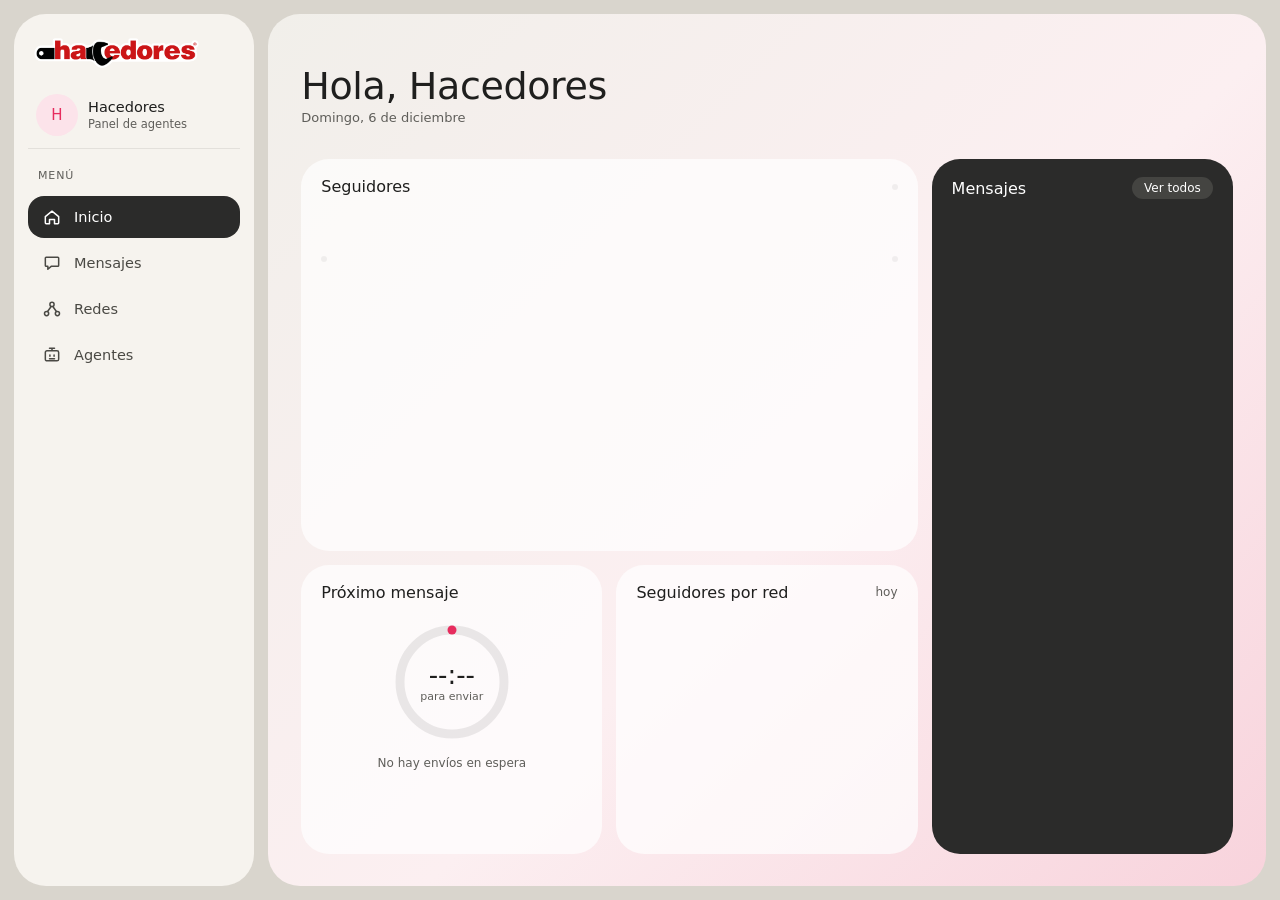
==== app-agentes/public/index.html @ b3b19383 "Mensajes: archivado automático de conversaciones de WhatsApp tras el primer mensaje del agente Co-Au" ====
<!doctype html>
<html lang="es">
<head>
  <meta charset="utf-8">
  <meta name="viewport" content="width=device-width, initial-scale=1">
  <title>Panel · Hacedores</title>
  <link rel="icon" type="image/jpeg" href="icono-hacedores.jpg">
  <link rel="apple-touch-icon" href="icono-hacedores.jpg">
  <link rel="stylesheet" href="styles.css?v=rosa33">
  <script>document.documentElement.classList.add('verificando')</script>
</head>
<body data-vista="inicio">
  <div class="app">
    <aside class="lateral" aria-label="Menú principal">
      <img class="logo-img" src="logo-hacedores.png" alt="Hacedores" width="190" height="33">
      <div class="perfil" id="perfil">
        <span class="avatar" id="perfil-avatar" aria-hidden="true">H</span>
        <span class="perfil-datos"><b id="perfil-nombre">Hacedores</b><small id="estado-sistema">Panel de agentes</small></span>
      </div>
      <p class="menu-titulo">Menú</p>
      <nav class="menu" aria-label="Secciones">
        <button class="activo" data-vista="inicio"><svg viewBox="0 0 24 24" width="20" height="20" aria-hidden="true" focusable="false"><path fill="none" stroke="currentColor" stroke-width="1.8" stroke-linecap="round" stroke-linejoin="round" d="M4 11.5 12 5l8 6.5V19a1 1 0 0 1-1 1h-4v-5h-6v5H5a1 1 0 0 1-1-1z"/></svg><span>Inicio</span></button>
        <button data-vista="mensajes"><svg viewBox="0 0 24 24" width="20" height="20" aria-hidden="true" focusable="false"><path fill="none" stroke="currentColor" stroke-width="1.8" stroke-linecap="round" stroke-linejoin="round" d="M5 5h14a1 1 0 0 1 1 1v9a1 1 0 0 1-1 1h-8l-4 3.5V16H5a1 1 0 0 1-1-1V6a1 1 0 0 1 1-1z"/></svg><span>Mensajes</span><i class="aviso-nav" id="aviso-mensajes" hidden></i></button>
        <button data-vista="redes"><svg viewBox="0 0 24 24" width="20" height="20" aria-hidden="true" focusable="false"><path fill="none" stroke="currentColor" stroke-width="1.8" stroke-linecap="round" stroke-linejoin="round" d="M12 4a2.5 2.5 0 1 0 0 5 2.5 2.5 0 0 0 0-5zM5.5 15a2.5 2.5 0 1 0 0 5 2.5 2.5 0 0 0 0-5zM18.5 15a2.5 2.5 0 1 0 0 5 2.5 2.5 0 0 0 0-5zM11 9l-4.3 6M13 9l4.3 6"/></svg><span>Redes</span></button>
        <button data-vista="agentes"><svg viewBox="0 0 24 24" width="20" height="20" aria-hidden="true" focusable="false"><path fill="none" stroke="currentColor" stroke-width="1.8" stroke-linecap="round" stroke-linejoin="round" d="M9 4h6M12 4v3M6 7h12a2 2 0 0 1 2 2v8a2 2 0 0 1-2 2H6a2 2 0 0 1-2-2V9a2 2 0 0 1 2-2zM9.5 12v1.5M14.5 12v1.5M9 16.5h6"/></svg><span>Agentes</span></button>
      </nav>
      <div class="lateral-pie"><button type="button" class="mini-msg" id="btn-salir-google" hidden>Cerrar sesión</button></div>
    </aside>
    <div class="lienzo">

    <!-- INICIO -->
    <main class="vista" id="vista-inicio">
      <h1 class="saludo">Hola, Hacedores</h1>
      <p class="fecha" id="fecha-hoy"></p>
      <div class="resumen">
        <div class="barras-pct" id="barras-pct"></div>
        <div class="grandes" id="grandes"></div>
      </div>
      <div class="rejilla">
        <section class="tarjeta seg-grande">
          <div class="tit"><h3>Seguidores</h3><div class="segmento" id="ctl-redes" role="group" aria-label="Red"></div></div>
          <div class="cifra-seg" id="cifra-seg"></div>
          <div class="ctl-fila"><div class="segmento" id="ctl-rango" role="group" aria-label="Rango de fechas"></div><div class="segmento" id="ctl-agrupar" role="group" aria-label="Agrupar por"></div></div>
          <div class="grafica" id="grafica-inicio"></div>
        </section>
        <section class="tarjeta">
          <div class="tit"><h3>Próximo mensaje</h3></div>
          <div class="reloj" id="reloj"></div>
        </section>
        <section class="tarjeta oscura fila-doble">
          <div class="tit"><h3>Mensajes</h3><button class="enlace-claro" data-ir="mensajes">Ver todos</button></div>
          <div id="inicio-msg" class="inicio-msg"></div>
        </section>
        <section class="tarjeta">
          <div class="tit"><h3>Seguidores por red</h3><span class="neu">hoy</span></div>
          <div id="barras-redes"></div>
        </section>
      </div>
    </main>

    <!-- MENSAJES -->
    <main class="vista" id="vista-mensajes" hidden>
      <div class="tit-vista">
        <div><h1 class="saludo">Mensajes</h1><p class="fecha">Toca una conversación para verla completa</p></div>
        <span class="acc-msg"><button id="actualizar-msg" class="mini-msg" title="Actualizar">Actualizar</button><button id="salir-msg" class="mini-msg" title="Cerrar sesión" hidden>Salir</button></span>
      </div>
      <div id="zona-msg">
        <div class="cols-msg" id="cols-msg"><div class="vacio-msg">Cargando…</div></div>
      </div>
    </main>

    <!-- REDES -->
    <main class="vista" id="vista-redes" hidden>
      <h1 class="saludo">Redes</h1>
      <div class="rejilla dos">
        <section class="tarjeta">
          <div class="tit"><h3 id="titulo-grafica">Seguidores</h3><span class="neu">últimos 60 días</span></div>
          <div id="grafica" class="grafica"></div>
        </section>
        <section class="tarjeta">
          <div class="tit"><h3>Redes</h3><span class="neu">seguidores hoy</span></div>
          <div class="lista-redes" id="lista-redes"></div>
        </section>
        <section class="tarjeta ancha">
          <div class="tit"><h3>Última publicación</h3></div>
          <div class="iconos-posts" id="iconos-posts"></div>
          <div id="post-ultimo" class="post-ultimo"></div>
        </section>
      </div>
    </main>

    <!-- AGENTES -->
    <main class="vista" id="vista-agentes" hidden>
      <h1 class="saludo titulo-eng">Agentes <button type="button" class="btn-engrane" id="btn-ajuste-masc" aria-label="Ajustes de los agentes: tamaño y cuáles se ven" aria-expanded="false" title="Tamaño y visibilidad de los agentes"><svg viewBox="0 0 24 24" width="22" height="22" aria-hidden="true"><path fill="none" stroke="currentColor" stroke-width="1.8" stroke-linecap="round" stroke-linejoin="round" d="M12 15.2a3.2 3.2 0 1 0 0-6.4 3.2 3.2 0 0 0 0 6.4zM19.4 13.5a1.6 1.6 0 0 0 .3 1.8l.1.1a2 2 0 1 1-2.8 2.8l-.1-.1a1.6 1.6 0 0 0-1.8-.3 1.6 1.6 0 0 0-1 1.5V19a2 2 0 1 1-4 0v-.1a1.6 1.6 0 0 0-1-1.5 1.6 1.6 0 0 0-1.8.3l-.1.1a2 2 0 1 1-2.8-2.8l.1-.1a1.6 1.6 0 0 0 .3-1.8 1.6 1.6 0 0 0-1.5-1H5a2 2 0 1 1 0-4h.1a1.6 1.6 0 0 0 1.5-1 1.6 1.6 0 0 0-.3-1.8l-.1-.1a2 2 0 1 1 2.8-2.8l.1.1a1.6 1.6 0 0 0 1.8.3h0a1.6 1.6 0 0 0 1-1.5V5a2 2 0 1 1 4 0v.1a1.6 1.6 0 0 0 1 1.5 1.6 1.6 0 0 0 1.8-.3l.1-.1a2 2 0 1 1 2.8 2.8l-.1.1a1.6 1.6 0 0 0-.3 1.8v0a1.6 1.6 0 0 0 1.5 1H19a2 2 0 1 1 0 4h-.1a1.6 1.6 0 0 0-1.5 1z"/></svg></button></h1>
      <div class="rejilla dos">
        <section class="tarjeta">
          <div class="tit"><h3>Agentes</h3><span class="neu">toca para ver su última actualización</span></div>
          <div id="lista-agentes-panel" class="lista-agentes"></div>
        </section>
        <div class="col-der">
          <section class="tarjeta">
            <div class="tit"><h3>Mapa de la oficina</h3><span class="neu">tus agentes trabajan aquí</span></div>
            <div id="mapa-2d" class="mapa-2d"></div>
          </section>
          <section class="tarjeta">
            <div class="tit"><h3>Últimas ejecuciones</h3></div>
            <div id="registro"></div>
          </section>
        </div>
      </div>
    </main>
    </div>
  </div>

  <!-- Conversación en ventana emergente (se abre en la sección donde estés) -->
  <div class="modal-conv" id="modal-conv" hidden>
    <section class="conv" id="conv" role="dialog" aria-modal="true" aria-label="Conversación"></section>
  </div>

  <script src="mapa2d.js?v=rosa33"></script>
  <script src="mascotas.js?v=rosa33"></script>
  <script src="app.js?v=rosa33"></script>
</body>
</html>
---- app-agentes/public/styles.css ----
/* Panel Hacedores · tema crema y rosa */
:root {
  --rosa: #e72c5e;
  --rosa-suave: #FCE3EA;
  --oscuro: #2B2B2A;
  --texto: #1F1F1E;
  --suave: #5F5E5A;
  --linea: rgba(0, 0, 0, .08);
  --vidrio: rgba(255, 255, 255, .72);
  --fondo: #F1EFEA;
  --bien: #2F7A3E;
}
* { box-sizing: border-box; }
html, body { min-height: 100%; }
body {
  margin: 0; color: var(--texto); font-family: "Segoe UI Variable", "Segoe UI", system-ui, -apple-system, sans-serif;
  background: #D9D5CD; padding: 14px;
}
[hidden] { display: none !important; }
button { font: inherit; color: inherit; }
.lienzo {
  width: 100%; min-height: calc(100vh - 28px); display: flex; flex-direction: column; border-radius: 32px; padding: 24px clamp(20px, 2.6vw, 48px) 32px;
  background: linear-gradient(135deg, #F1EFEA 0%, #FCEFF1 55%, #F8D3DC 100%);
}
.neu { color: var(--suave); font-size: 12px; }
.pos { color: var(--bien); } .neg { color: #C23A2C; }

/* menú lateral (perfil + secciones) */
.app { display: flex; gap: 14px; align-items: flex-start; min-height: calc(100vh - 28px); }
.lienzo { flex: 1; min-width: 0; }
.lateral { width: 240px; flex: none; position: sticky; top: 14px; align-self: flex-start; height: calc(100vh - 28px); min-height: 440px; display: flex; flex-direction: column; gap: 14px; background: #F6F3EE; border-radius: 32px; padding: 22px 14px 16px; }
.logo-img { display: block; height: 30px; width: auto; align-self: flex-start; margin: 2px 6px 4px; }
.perfil { display: flex; align-items: center; gap: 10px; padding: 8px 8px 12px; border-bottom: .5px solid var(--linea); }
.avatar { width: 42px; height: 42px; border-radius: 50%; flex: none; display: grid; place-items: center; overflow: hidden; background: var(--rosa-suave); color: var(--rosa); font-size: 15px; }
.avatar img { width: 100%; height: 100%; object-fit: cover; display: block; }
.perfil-datos { display: flex; flex-direction: column; min-width: 0; line-height: 1.3; }
.perfil-datos b { font-weight: 400; font-size: 14.5px; white-space: nowrap; overflow: hidden; text-overflow: ellipsis; }
.perfil-datos small, .estado-sistema { font-size: 11.5px; color: var(--suave); white-space: nowrap; overflow: hidden; text-overflow: ellipsis; }
.menu-titulo { margin: 6px 10px 0; font-size: 11px; letter-spacing: .08em; text-transform: uppercase; color: var(--suave); }
.menu { display: flex; flex-direction: column; gap: 4px; }
.menu button { position: relative; display: flex; align-items: center; gap: 12px; width: 100%; border: 0; background: none; padding: 11px 14px; border-radius: 16px; font-size: 14.5px; color: #4A4944; cursor: pointer; text-align: left; }
.menu button svg { flex: none; }
.menu button.activo { background: var(--oscuro); color: #fff; }
.menu button:not(.activo):hover { background: rgba(255, 255, 255, .9); }
.aviso-nav { position: absolute; top: 50%; right: 14px; transform: translateY(-50%); width: 8px; height: 8px; border-radius: 50%; background: var(--rosa); }
.lateral-pie { margin-top: auto; display: flex; flex-direction: column; gap: 8px; }
.lateral-pie .mini-msg { width: 100%; background: var(--fondo); }
.lateral-pie .mini-msg:hover { background: var(--rosa-suave); }

/* cada sección ocupa todo el alto disponible de la pantalla */
.vista:not([hidden]) { flex: 1; display: flex; flex-direction: column; }
.vista > .rejilla { flex: 1; }

/* encabezados */
.saludo { margin: 26px 0 2px; font-size: 38px; font-weight: 400; letter-spacing: -.01em; }
.fecha { margin: 0 0 16px; color: var(--suave); font-size: 13px; }
.tit-vista { display: flex; justify-content: space-between; align-items: flex-end; gap: 12px; flex-wrap: wrap; }
.tit-vista .fecha { margin-bottom: 14px; }

/* resumen */
.resumen { display: flex; justify-content: space-between; align-items: flex-end; gap: 20px; flex-wrap: wrap; margin-bottom: 18px; }
.barras-pct { display: flex; gap: 6px; align-items: flex-end; flex: 1; min-width: 260px; max-width: 520px; }
.barras-pct .seg { font-size: 12px; color: #4A4944; min-width: 92px; }
.barras-pct .seg b { display: block; margin-top: 5px; padding: 8px 12px; border-radius: 999px; font-weight: 400; font-size: 12px; white-space: nowrap; overflow: hidden; }
.grandes { display: flex; gap: 28px; }
.grandes div { font-size: 12px; color: #4A4944; }
.grandes strong { display: block; font-size: 46px; font-weight: 400; line-height: 1; color: var(--texto); }

/* tarjetas */
.rejilla { display: grid; grid-template-columns: repeat(3, minmax(0, 1fr)); gap: 14px; }
.rejilla.dos { grid-template-columns: repeat(2, minmax(0, 1fr)); }
.tarjeta { background: var(--vidrio); border-radius: 28px; padding: 18px 20px; min-width: 0; }
.tarjeta.ancha { grid-column: span 2; }
.tarjeta.oscura { background: var(--oscuro); color: #fff; grid-column: 3; grid-row: 1 / span 2; }
.tarjeta.oscura h3 { color: #fff; }
.tit { display: flex; justify-content: space-between; align-items: center; gap: 8px; margin-bottom: 10px; }
.tit h3 { margin: 0; font-size: 16px; font-weight: 400; }
.cifra-g { font-size: 30px; }
.enlace-claro { border: 0; background: #444441; color: #fff; border-radius: 999px; padding: 4px 12px; font-size: 12px; cursor: pointer; }
.enlace-claro:hover { background: var(--rosa); }

/* barras de la semana */
.barras-sem { display: flex; align-items: flex-end; justify-content: space-between; height: 110px; margin-top: 8px; }
.barras-sem div { display: flex; flex-direction: column; align-items: center; gap: 5px; font-size: 11px; color: var(--suave); flex: 1; }
.barras-sem i { display: block; width: 6px; border-radius: 3px; background: var(--oscuro); min-height: 6px; }
.barras-sem .hoy i { background: var(--rosa); }
.barras-sem .vacio i { background: #D3D1C7; }

/* reloj */
.reloj { display: flex; flex-direction: column; align-items: center; gap: 8px; padding: 4px 0; }
.reloj .aro { position: relative; width: 132px; height: 132px; }
.reloj svg { width: 132px; height: 132px; }
.reloj .centro { position: absolute; inset: 0; display: flex; flex-direction: column; align-items: center; justify-content: center; }
.reloj .tiempo { font-size: 26px; font-variant-numeric: tabular-nums; }
.reloj .pie { font-size: 11px; color: var(--suave); }
.reloj .extra { font-size: 12px; color: var(--suave); text-align: center; }

/* mensajes en inicio (tarjeta oscura) */
.inicio-msg .grupo-h { display: flex; align-items: center; gap: 8px; font-size: 13px; color: #D3D1C7; margin: 14px 0 4px; padding-top: 12px; border-top: .5px solid #444441; }
.inicio-msg .grupo-h:first-child { border: 0; padding-top: 0; margin-top: 2px; }
.etq-red { margin-left: auto; font-size: 11px; background: #444441; color: #fff; border-radius: 999px; padding: 1px 9px; }
.etq-red.p { background: var(--rosa); }

/* filas de contacto (inicio oscuro y columnas) */
.ct { display: flex; align-items: center; gap: 10px; width: 100%; padding: 8px; border: 0; background: none; text-align: left; border-radius: 16px; cursor: pointer; color: inherit; }
.ct:hover { background: rgba(255, 255, 255, .85); }
.ct .av { width: 30px; height: 30px; border-radius: 50%; background: var(--fondo); display: grid; place-items: center; font-size: 13px; flex: none; color: var(--texto); }
.ct .x { min-width: 0; flex: 1; }
.ct .n { display: block; font-size: 13px; white-space: nowrap; overflow: hidden; text-overflow: ellipsis; }
.ct .s { display: block; font-size: 12px; color: var(--suave); white-space: nowrap; overflow: hidden; text-overflow: ellipsis; }
.ct .punto { width: 10px; height: 10px; border-radius: 50%; background: var(--rosa); flex: none; }
.ct .punto.ok { background: #D3D1C7; }
.ct.sel { background: var(--oscuro); color: #fff; }
.ct.sel .av { background: #444441; color: #fff; }
.ct.sel .s { color: #B4B2A9; }
.inicio-msg .ct:hover { background: #3a3a38; }
.inicio-msg .ct .av { background: #444441; color: #fff; }
.inicio-msg .ct .s { color: #B4B2A9; }
.inicio-msg .ct .punto.ok { background: #5F5E5A; }

/* columnas de mensajes */
.cols-msg { display: grid; grid-template-columns: repeat(3, minmax(0, 1fr)); gap: 14px; align-items: start; }
.col-red { background: var(--vidrio); border-radius: 28px; padding: 14px; }
.col-red .cab { display: flex; align-items: center; gap: 8px; padding: 2px 6px 8px; font-size: 15px; }
.col-red .cab svg { width: 20px; height: 20px; }
.col-red .sin { color: var(--suave); font-size: 13px; padding: 8px 6px; }
.lista-col { max-height: max(300px, calc(100vh - 290px)); overflow-y: auto; scrollbar-width: thin; }
.vacio-msg { color: var(--suave); font-size: 13px; padding: 8px 2px; }
.acc-msg { display: flex; gap: 6px; }
.mini-msg { border: 0; background: var(--vidrio); border-radius: 999px; padding: 7px 14px; font-size: 13px; cursor: pointer; }
.mini-msg:hover { background: #fff; }

/* conversación */
.modal-conv { position: fixed; inset: 0; z-index: 50; display: grid; place-items: center; padding: 16px; background: rgba(43, 43, 42, .35); -webkit-backdrop-filter: blur(8px); backdrop-filter: blur(8px); }
.conv { width: min(640px, 100%); max-height: 88vh; display: flex; flex-direction: column; background: var(--oscuro); color: #fff; border-radius: 28px; padding: 18px 20px; box-shadow: 0 24px 60px rgba(0, 0, 0, .35); }
.conv .hilo { flex: 1; min-height: 0; }
.conv .cab { display: flex; align-items: center; gap: 12px; padding-bottom: 12px; border-bottom: .5px solid #444441; }
.conv .cab .av { width: 38px; height: 38px; border-radius: 50%; background: #444441; display: grid; place-items: center; }
.conv .cab p { margin: 0; line-height: 1.3; }
.conv .cab .s { font-size: 12px; color: #B4B2A9; }
.conv .cab .est { margin-left: auto; font-size: 12px; border-radius: 999px; padding: 3px 12px; background: #444441; }
.conv .cab .est.p { background: var(--rosa); }
.conv .cab .cerrar-conv { border: 0; background: #444441; color: #fff; width: 30px; height: 30px; border-radius: 50%; cursor: pointer; }
.hilo { display: flex; flex-direction: column; gap: 10px; padding: 14px 0; max-height: 420px; overflow-y: auto; }
.burbuja-c { max-width: 72%; padding: 10px 14px; border-radius: 18px; font-size: 14px; line-height: 1.45; white-space: pre-wrap; word-break: break-word; }
.burbuja-c small { display: block; font-size: 11px; margin-top: 4px; opacity: .75; }
.burbuja-c.cli { background: #444441; align-self: flex-start; border-bottom-left-radius: 4px; }
.burbuja-c.ag { background: #fff; color: var(--texto); align-self: flex-end; border-bottom-right-radius: 4px; }
.burbuja-c.yo { background: var(--rosa); align-self: flex-end; border-bottom-right-radius: 4px; }
.resp { border-top: .5px solid #444441; padding-top: 12px; margin-bottom: 12px; display: flex; flex-direction: column; gap: 8px; }
.resp-texto { width: 100%; resize: none; border: 0; border-radius: 18px; background: #3a3a38; color: #fff; font: inherit; font-size: 14px; padding: 10px 14px; }
.resp-texto::placeholder { color: #B4B2A9; }
.resp-texto:focus { outline: 2px solid var(--rosa); }
.resp-pie, .resp-conf { display: flex; align-items: center; gap: 8px; flex-wrap: wrap; }
.resp-pie { justify-content: space-between; }
.resp-conf { font-size: 13px; color: #D3D1C7; }
.resp-conf span { flex: 1; min-width: 180px; }
.resp-error { color: #ffb0a5; font-size: 12px; min-height: 14px; }
.resp button { border: 0; border-radius: 999px; padding: 8px 18px; font-size: 13px; cursor: pointer; background: #444441; color: #fff; }
.resp .resp-enviar, .resp .resp-ok { background: var(--rosa); }
.resp button:disabled { opacity: .5; cursor: default; }
.resp-nota { margin: 0 0 12px; padding-top: 12px; border-top: .5px solid #444441; font-size: 12px; color: #B4B2A9; }
.leyenda { display: flex; gap: 16px; flex-wrap: wrap; font-size: 12px; color: #B4B2A9; border-top: .5px solid #444441; padding-top: 10px; }
.leyenda span::before { content: ""; display: inline-block; width: 9px; height: 9px; border-radius: 50%; margin-right: 6px; }
.leyenda .l1::before { background: #444441; } .leyenda .l2::before { background: #fff; } .leyenda .l3::before { background: var(--rosa); }
.clave-msg { display: flex; flex-direction: column; gap: 8px; max-width: 320px; background: var(--vidrio); border-radius: 24px; padding: 18px; }
.clave-msg p { margin: 0; font-size: 13px; }
.clave-msg input { border: 0; border-radius: 999px; padding: 10px 16px; background: #fff; font: inherit; }
.clave-msg button { border: 0; background: var(--oscuro); color: #fff; border-radius: 999px; padding: 10px; cursor: pointer; }
.error-msg { color: #C23A2C; font-size: 12px; min-height: 14px; }

/* barras por red */
.fila-red { display: flex; align-items: center; gap: 12px; margin-top: 10px; font-size: 13px; }
.fila-red .ic-red { width: 28px; display: grid; place-items: center; flex: none; }
.fila-red .r { flex: 1; height: 9px; border-radius: 5px; background: rgba(0, 0, 0, .07); }
.fila-red .r div { height: 9px; border-radius: 5px; }
.fila-red b { width: 64px; text-align: right; font-weight: 400; }

/* gráfica y redes */
.grafica { height: 200px; position: relative; }
.grafica svg { width: 100%; height: 100%; overflow: visible; font-variant-numeric: tabular-nums; }
.tip { position: absolute; pointer-events: none; background: var(--oscuro); color: #fff; border-radius: 12px; padding: 7px 11px; font-size: 12px; display: flex; flex-direction: column; gap: 1px; white-space: nowrap; }
.tip strong { font-size: 14px; }
.tip .pos { color: #8fe0a0; } .tip .neg { color: #ffb0a5; }
.lista-redes { display: flex; flex-direction: column; gap: 2px; }
.red-fila { display: flex; align-items: center; gap: 12px; width: 100%; text-align: left; background: none; border: 0; border-radius: 20px; padding: 9px 12px; cursor: pointer; }
.red-fila:hover { background: rgba(255, 255, 255, .7); }
.red-fila.activa { background: var(--rosa-suave); }
.red-fila .icono { width: 40px; height: 40px; border-radius: 50%; background: #fff; display: grid; place-items: center; flex-shrink: 0; }
.red-datos { display: flex; flex-direction: column; flex: 1; min-width: 0; }
.red-nombre { font-size: 13px; color: var(--suave); }
.red-cifra { font-size: 20px; }
.red-cambio { font-size: 12px; white-space: nowrap; }

/* publicación */
.iconos-posts { display: flex; gap: 10px; margin-bottom: 12px; }
.icono-post { width: 40px; height: 40px; border-radius: 50%; border: 0; cursor: pointer; display: grid; place-items: center; background: #fff; }
.icono-post.activo { background: var(--oscuro); color: #fff; }
.post-cab { display: flex; gap: 12px; text-decoration: none; color: inherit; background: #fff; border-radius: 20px; padding: 10px; }
.post-cab img, .post-cab .sin-img { width: 72px; height: 72px; border-radius: 14px; object-fit: cover; flex-shrink: 0; background: #D3D1C7; }
.post-info { display: flex; flex-direction: column; gap: 6px; min-width: 0; }
.post-texto { font-size: 13px; line-height: 1.35; overflow: hidden; display: -webkit-box; -webkit-line-clamp: 3; -webkit-box-orient: vertical; }
.post-meta { display: flex; gap: 10px; font-size: 12px; color: var(--suave); }
.coments { margin-top: 12px; max-height: 190px; overflow-y: auto; scrollbar-width: thin; }
.coments h4 { margin: 0 0 6px; font-size: 13px; font-weight: 500; }
.coment { padding: 7px 0; border-top: 1px solid var(--linea); }
.coment strong { font-size: 13px; font-weight: 500; }
.coment .cuando { font-size: 11px; color: var(--suave); margin-left: 8px; }
.coment p { margin: 2px 0 0; font-size: 13px; line-height: 1.35; }
.aviso { font-size: 12px; margin: 0 0 6px; }

/* agentes */
.lista-agentes { display: flex; flex-direction: column; gap: 6px; }
.agente-fila { display: flex; align-items: center; gap: 12px; width: 100%; text-align: left; cursor: pointer; background: #fff; border: 0; border-radius: 20px; padding: 10px 12px; }
.agente-fila:hover { background: var(--rosa-suave); }
.ag-cara { flex-shrink: 0; }
.ag-datos { display: flex; flex-direction: column; flex: 1; min-width: 0; }
.ag-nombre { font-size: 14px; white-space: nowrap; overflow: hidden; text-overflow: ellipsis; }
.ag-rol { font-size: 12px; color: var(--suave); }
.ag-estado { display: inline-flex; align-items: center; gap: 6px; font-size: 12px; color: var(--suave); margin-top: 2px; }
.ag-estado i { width: 8px; height: 8px; border-radius: 50%; background: #C9CFC2; display: inline-block; }
.ag-estado.on { color: var(--rosa); }
.ag-estado.on i { background: var(--rosa); animation: pulso 1.6s infinite; }
@keyframes pulso { 0% { box-shadow: 0 0 0 0 rgba(231, 44, 94, .5); } 100% { box-shadow: 0 0 0 8px rgba(231, 44, 94, 0); } }
.ag-chat { background: var(--oscuro); color: #fff; padding: 5px 14px; border-radius: 999px; font-size: 12px; }
.ag-engrane { flex-shrink: 0; display: grid; place-items: center; width: 32px; height: 32px; border: 0; border-radius: 50%; background: none; color: var(--suave); cursor: pointer; }
.ag-engrane:hover { background: var(--fondo); color: var(--texto); }
table { width: 100%; border-collapse: collapse; font-size: 13px; }
th, td { text-align: left; padding: 8px 4px; border-bottom: 1px solid var(--linea); }
th { color: var(--suave); font-weight: 500; font-size: 11px; text-transform: uppercase; letter-spacing: .04em; }
.etiq { display: inline-block; padding: 2px 10px; border-radius: 999px; font-size: 11px; }
.etiq.ok { background: #DCEBDD; color: #2F6B34; }
.etiq.error { background: var(--rosa-suave); color: #B3173F; }

/* chat lateral */
.cajon { position: fixed; top: 16px; bottom: 16px; right: 16px; width: min(440px, calc(100vw - 32px)); z-index: 10; background: #fff; border-radius: 28px; box-shadow: 0 24px 60px rgba(60, 40, 40, .25); transform: translateX(calc(100% + 40px)); transition: transform .35s cubic-bezier(.2, .8, .2, 1); display: flex; flex-direction: column; overflow: hidden; }
.cajon.abierto { transform: translateX(0); }
.cajon-cab { display: flex; justify-content: space-between; align-items: center; padding: 20px 22px 12px; }
.cajon-cab h2 { margin: 0; font-size: 20px; font-weight: 400; }
.cerrar { border: 0; background: var(--fondo); width: 34px; height: 34px; border-radius: 50%; font-size: 20px; cursor: pointer; color: var(--suave); }
.velo { position: fixed; inset: 0; background: rgba(43, 43, 42, .25); z-index: 9; opacity: 0; pointer-events: none; transition: opacity .3s; }
.velo.activo { opacity: 1; pointer-events: auto; }
.chat-cuerpo { flex: 1; display: flex; flex-direction: column; min-height: 0; }
.mensajes { flex: 1; overflow-y: auto; padding: 8px 22px 14px; display: flex; flex-direction: column; gap: 10px; }
.burbuja { max-width: 82%; padding: 10px 14px; border-radius: 16px; font-size: 14px; line-height: 1.45; white-space: pre-wrap; }
.burbuja.yo { align-self: flex-end; background: var(--oscuro); color: #fff; border-bottom-right-radius: 4px; }
.burbuja.agente { align-self: flex-start; background: var(--fondo); border-bottom-left-radius: 4px; }
.formulario { display: flex; gap: 10px; padding: 14px 18px; border-top: 1px solid var(--linea); }
.formulario input { flex: 1; border: 0; border-radius: 999px; background: var(--fondo); padding: 11px 18px; font: inherit; }
.formulario input:focus { outline: 2px solid var(--rosa); }
.formulario button { background: var(--rosa); color: #fff; border: 0; border-radius: 999px; padding: 0 20px; cursor: pointer; }
.acciones { display: flex; flex-wrap: wrap; gap: 8px; padding: 10px 18px 0; }
.acciones .chip { border: 0; background: var(--fondo); border-radius: 999px; padding: 6px 12px; font-size: 13px; cursor: pointer; }
.acciones .chip:hover { background: var(--rosa-suave); }
.acciones .chip:disabled { opacity: .5; cursor: default; }

/* ajustes del agente */
.modal-ajustes { position: fixed; inset: 0; background: rgba(43, 43, 42, .4); display: grid; place-items: center; z-index: 100; }
.modal-caja { width: min(420px, 92vw); max-height: 90vh; overflow: auto; background: #fff; border-radius: 28px; padding: 22px; display: flex; flex-direction: column; gap: 14px; font-size: 14px; }
.modal-caja h3 { margin: 0; font-size: 18px; font-weight: 400; }
.modal-caja label, .modal-caja .campo { display: flex; flex-direction: column; gap: 5px; }
.modal-caja small { color: var(--suave); }
.modal-caja input[type=text], .modal-caja input:not([type]), .modal-caja input[type=password], .modal-caja textarea { font: inherit; padding: 10px 14px; border: 0; border-radius: 14px; background: var(--fondo); resize: vertical; }
.paleta { display: flex; gap: 10px; }
.modal-caja .color { flex-direction: row; cursor: pointer; }
.color input { position: absolute; opacity: 0; }
.color i { width: 28px; height: 28px; border-radius: 50%; border: 3px solid #fff; box-shadow: 0 0 0 1px #C9CFC2; }
.color input:checked + i { box-shadow: 0 0 0 2.5px var(--oscuro); }
.nota-aj { margin: 0; font-size: 12px; color: var(--suave); }
.botones-aj { display: flex; gap: 8px; align-items: center; }
.botones-aj button { padding: 8px 18px; border: 0; border-radius: 999px; cursor: pointer; background: var(--rosa); color: #fff; }
.botones-aj button.sec { background: var(--fondo); color: var(--texto); }

@media (max-width: 900px) {
  body { padding: 8px; }
  .lienzo { padding: 16px 14px 24px; border-radius: 24px; }
  .saludo { font-size: 30px; }
  .rejilla, .rejilla.dos, .cols-msg { grid-template-columns: 1fr; }
  .tarjeta.ancha, .tarjeta.oscura { grid-column: auto; grid-row: auto; }
  .grandes strong { font-size: 36px; }
  .burbuja-c { max-width: 88%; }
  .app { flex-direction: column; gap: 10px; align-items: stretch; }
  .lienzo { width: 100%; }
  .lateral { width: auto; align-self: stretch; position: static; height: auto; min-height: 0; flex-direction: row; flex-wrap: wrap; align-items: center; gap: 10px; padding: 12px; }
  .lateral .logo-img { margin: 0; }
  .perfil { border: 0; padding: 0; margin-left: auto; }
  .perfil-datos small { display: none; }
  .menu-titulo { display: none; }
  .menu { flex-direction: row; width: 100%; gap: 2px; overflow-x: auto; }
  .menu button { padding: 9px 12px; width: auto; flex: 1 1 0; justify-content: center; font-size: 13.5px; }
  .menu button svg { display: none; }
  .aviso-nav { top: 8px; right: 8px; transform: none; }
  .lateral-pie { margin: 0; width: 100%; flex-direction: row; justify-content: flex-end; }
  .lateral-pie .mini-msg { width: auto; }
}

/* ---------- Mascotas (los agentes caminando por el panel) ---------- */
#capa-masc { position: fixed; inset: 0; z-index: 30; pointer-events: none; overflow: hidden; }
.masc { transform-origin: 0 0; position: absolute; left: 0; top: 0; width: 74px; height: 50px; pointer-events: auto; cursor: grab; touch-action: none; user-select: none; -webkit-user-select: none; will-change: transform; outline: none; }
.masc.agarrada { cursor: grabbing; }
.masc:focus-visible svg { filter: drop-shadow(0 0 0 #fff) drop-shadow(0 0 3px var(--rosa)); }
.masc svg { display: block; overflow: visible; filter: drop-shadow(0 6px 5px rgba(60, 30, 40, .18)); transform-origin: 50% 100%; }
.nombre-masc { position: absolute; left: 50%; top: -17px; transform: translateX(-50%); font-size: 10.5px; line-height: 1; color: var(--texto); background: rgba(255, 255, 255, .85); border-radius: 999px; padding: 3px 8px; white-space: nowrap; max-width: 120px; overflow: hidden; text-overflow: ellipsis; pointer-events: none; }
.masc .pata { transform-box: fill-box; transform-origin: 50% 0; }
.masc.caminando .cuerpo-m { animation: rebote-masc .42s ease-in-out infinite; }
.masc.caminando .p1, .masc.caminando .p3 { animation: pata-masc .42s ease-in-out infinite; }
.masc.caminando .p2, .masc.caminando .p4 { animation: pata-masc .42s ease-in-out infinite reverse; }
.masc.en-aire .pata { transform: scaleY(.7); }
/* Animación corta: la mascota saca una impresora 3D e imprime un cubito (≈4.6 s) */
.impresora { position: absolute; left: 100%; bottom: 0; margin-left: 4px; pointer-events: none; transform-origin: 50% 100%; animation: imp-sale 4.6s ease-out both; }
.impresora.izq { left: auto; right: 100%; margin: 0 4px 0 0; }
.impresora svg { display: block; width: 100%; height: auto; overflow: visible; filter: drop-shadow(0 4px 3px rgba(60, 30, 40, .2)); }
.imp-obj { transform-box: fill-box; transform-origin: 50% 100%; animation: imp-sube 3.2s steps(8, end) .5s both; }
.imp-carro { animation: imp-baja 3.2s steps(8, end) .5s both; }
.imp-cabezal { animation: imp-barre .45s ease-in-out .5s 7 alternate both; }
.masc.imprimiendo > svg { animation: imp-celebra 4.6s ease-out both; }
@keyframes imp-sale { 0% { transform: scale(0); } 9% { transform: scale(1.12); } 12%, 90% { transform: scale(1); } 100% { transform: scale(0); } }
@keyframes imp-sube { from { transform: scaleY(0); } to { transform: scaleY(1); } }
@keyframes imp-baja { from { transform: translateY(16px); } to { transform: translateY(0); } }
@keyframes imp-barre { from { transform: translateX(-9px); } to { transform: translateX(9px); } }
@keyframes imp-celebra { 0%, 78% { transform: none; } 82% { transform: translateY(-9px); } 88% { transform: none; } 91% { transform: translateY(-6px); } 96%, 100% { transform: none; } }
.masc.agarrada svg { animation: colgada-masc .35s ease-in-out infinite alternate; transform-origin: 50% 0; }
.masc.agarrada .pata { transform: scaleY(1.15); }
.masc .ojos-m { transform-box: fill-box; transform-origin: 50% 50%; animation: parpadeo-masc 5s infinite; }
@keyframes pata-masc { 0%, 100% { transform: translateY(0); } 50% { transform: translateY(-10px) scaleY(.7); } }
@keyframes rebote-masc { 0%, 100% { transform: translateY(0); } 50% { transform: translateY(-4px); } }
@keyframes colgada-masc { from { transform: rotate(-5deg); } to { transform: rotate(5deg); } }
@keyframes parpadeo-masc { 0%, 94%, 100% { transform: scaleY(1); } 97% { transform: scaleY(.1); } }
@media (prefers-reduced-motion: reduce) { .masc *, .masc svg { animation: none !important; } }

/* burbuja de diálogo */
#burbuja-masc { position: fixed; z-index: 31; width: max-content; max-width: min(300px, calc(100vw - 16px)); background: #fff; color: var(--texto); border-radius: 20px; padding: 14px 16px; font-size: 13px; line-height: 1.4; box-shadow: 0 12px 34px rgba(60, 30, 40, .22); border-top: 4px solid var(--color-masc, var(--rosa)); }
#burbuja-masc::after { content: ""; position: absolute; left: var(--cola, 30px); bottom: -9px; width: 16px; height: 16px; background: #fff; transform: translateX(-50%) rotate(45deg); border-radius: 3px; }
#burbuja-masc.abajo::after { bottom: auto; top: -11px; background: var(--color-masc, var(--rosa)); border-radius: 3px; }
.bub-x { position: absolute; top: 6px; right: 8px; border: 0; background: none; font-size: 18px; line-height: 1; color: var(--suave); cursor: pointer; }
.bub-cab { display: flex; flex-direction: column; margin-bottom: 6px; padding-right: 16px; }
.bub-cab b { font-size: 14px; font-weight: 500; }
.bub-cab span, .bub-est { color: var(--suave); font-size: 12px; }
.bub-est i { display: inline-block; width: 8px; height: 8px; border-radius: 50%; background: #C9CFC2; margin-right: 6px; }
.bub-est.on i { background: var(--rosa); }
.bub-redes { display: grid; gap: 6px; margin: 8px 0; }
.bub-red { display: flex; align-items: center; gap: 8px; }
.bub-red svg { flex: none; }
.bub-red b { font-weight: 500; font-variant-numeric: tabular-nums; }
.bub-red em { font-style: normal; font-size: 12px; margin-left: auto; font-variant-numeric: tabular-nums; }
.bub-linea { margin: 6px 0 0; }
.bub-pie { margin: 8px 0 0; padding-top: 8px; border-top: 1px solid var(--linea); font-size: 12px; color: var(--suave); }
.ag-ult { display: block; font-size: 12px; color: var(--suave); }
.agente-fila { cursor: pointer; }

/* ajustes de los agentes (tamaño y cuáles se ven) */
.titulo-eng { display: flex; align-items: center; gap: 10px; }
.btn-engrane { display: grid; place-items: center; width: 40px; height: 40px; border: 0; border-radius: 50%; background: var(--vidrio); color: var(--texto); cursor: pointer; transition: background .15s, transform .3s; }
.btn-engrane:hover, .btn-engrane[aria-expanded="true"] { background: #fff; transform: rotate(45deg); }
#panel-masc { position: absolute; z-index: 40; width: min(320px, calc(100vw - 24px)); background: #fff; border-radius: 24px; padding: 18px 20px; box-shadow: 0 16px 44px rgba(60, 30, 40, .22); font-size: 14px; }
#panel-masc h4 { margin: 0 0 8px; font-size: 14px; font-weight: 500; }
#panel-masc .fila-tam { display: flex; align-items: center; gap: 12px; margin-bottom: 4px; }
#panel-masc input[type=range] { flex: 1; accent-color: var(--rosa); }
#panel-masc .valor-tam { width: 46px; text-align: right; font-variant-numeric: tabular-nums; color: var(--suave); }
#panel-masc .sep { height: 1px; background: var(--linea); margin: 14px 0; }
#panel-masc .lista-vis { display: flex; flex-direction: column; gap: 2px; }
#panel-masc label.vis { display: flex; align-items: center; gap: 10px; padding: 7px 8px; border-radius: 14px; cursor: pointer; }
#panel-masc label.vis:hover { background: var(--fondo); }
#panel-masc label.vis input { width: 18px; height: 18px; accent-color: var(--rosa); }
#panel-masc .punto-color { width: 12px; height: 12px; border-radius: 3px; flex: none; }
#panel-masc .acciones-vis { display: flex; gap: 8px; margin-top: 10px; }
#panel-masc .acciones-vis button { border: 0; background: var(--fondo); border-radius: 999px; padding: 7px 14px; font-size: 13px; cursor: pointer; }
#panel-masc .acciones-vis button:hover { background: var(--rosa-suave); }

/* gráfica de seguidores del inicio: red, rango y agrupación */
.tarjeta.seg-grande { grid-column: span 2; }
.segmento { display: flex; flex-wrap: wrap; gap: 4px; background: rgba(0, 0, 0, .05); border-radius: 999px; padding: 3px; }
.seg-op { border: 0; background: none; border-radius: 999px; padding: 5px 12px; font-size: 12.5px; color: #4A4944; cursor: pointer; display: inline-flex; align-items: center; justify-content: center; min-height: 28px; }
.seg-op:hover { background: rgba(255, 255, 255, .8); }
.seg-op.activo { background: var(--oscuro); color: #fff; }
.cifra-seg { display: flex; align-items: baseline; flex-wrap: wrap; gap: 4px 12px; margin: 2px 0 10px; min-height: 40px; }
.cifra-seg strong { font-size: 34px; font-weight: 400; line-height: 1; font-variant-numeric: tabular-nums; }
.cifra-seg span { font-size: 14px; font-variant-numeric: tabular-nums; }
.cifra-seg small { color: var(--suave); font-size: 12px; }
.ctl-fila { display: flex; justify-content: space-between; flex-wrap: wrap; gap: 8px; margin-bottom: 8px; }

/* sección Mensajes: columnas negras como la tarjeta del inicio */
.col-red { background: var(--oscuro); color: #fff; }
.col-red .cab { color: #fff; }
.col-red .ct:hover { background: #3a3a38; }
.col-red .ct .av { background: #444441; color: #fff; }
.col-red .ct .s { color: #B4B2A9; }
.col-red .ct .punto.ok { background: #5F5E5A; }
.col-red .ct.sel { background: #444441; }
.col-red .sin { color: #B4B2A9; }
.col-red .lista-col { scrollbar-color: #5F5E5A transparent; }
.filtros-col { display: flex; flex-wrap: wrap; gap: 6px; padding: 0 6px 10px; border-bottom: .5px solid #444441; margin-bottom: 6px; }
.filtro-wa { border: 0; border-radius: 999px; padding: 6px 12px; font-size: 12.5px; background: #444441; color: #D3D1C7; cursor: pointer; }
.filtro-wa small { opacity: .8; margin-left: 2px; font-size: 11px; }
.filtro-wa:hover { background: #5F5E5A; color: #fff; }
.filtro-wa.activo { background: var(--rosa); color: #fff; }
.ct.con-etq { flex-wrap: wrap; }
.mini-etqs { display: flex; flex-wrap: wrap; gap: 4px; width: 100%; padding-left: 40px; margin-top: -2px; }
.mini-etq { font-style: normal; font-size: 10.5px; line-height: 1; padding: 3px 8px; border-radius: 999px; background: #444441; color: #D3D1C7; }
.mini-etq.ok { background: rgba(231, 44, 94, .22); color: #ffb3c6; }

/* mientras se comprueba la sesión no se muestra nada (evita ver el panel un instante antes de ir a la pantalla de entrada) */
html.verificando body { visibility: hidden; }
.cab-acc { display: flex; align-items: center; justify-content: flex-end; gap: 10px; }

/* archivos de WhatsApp dentro de la conversación */
.burbuja-c .adj { display: block; margin-bottom: 6px; }
.adj-img img { display: block; max-width: 100%; max-height: 280px; border-radius: 12px; background: rgba(255, 255, 255, .08); }
.burbuja-c audio.adj { width: 240px; max-width: 100%; }
.burbuja-c video.adj { max-width: 100%; max-height: 280px; border-radius: 12px; }
.adj-doc { display: flex; align-items: center; gap: 10px; padding: 8px 12px; border-radius: 12px; background: rgba(0, 0, 0, .12); color: inherit; text-decoration: none; }
.adj-doc span { flex: 1; min-width: 0; overflow: hidden; text-overflow: ellipsis; white-space: nowrap; }
.adj-doc small { display: inline; margin: 0 0 0 10px; white-space: nowrap; font-size: 11px; opacity: .85; text-decoration: underline; }
.adj-doc:hover { background: rgba(0, 0, 0, .2); }
.adj-nota { display: block; margin-bottom: 6px; font-size: 12px; opacity: .8; font-style: italic; }
.burbuja-c .txt-c { white-space: pre-wrap; }

#burbuja-masc.sin-cola::after { display: none; }
#burbuja-masc .bub-linea.neu { color: var(--suave); font-size: 12px; }
#burbuja-masc .bub-red em { margin-left: auto; padding-left: 14px; }

#burbuja-masc .monto-venta { font-size: 20px; font-weight: 500; color: var(--color-masc, var(--rosa)); }

/* Mensajes por anuncio */
.btn-anuncios { align-self: flex-start; border: 0; border-radius: 999px; padding: 8px 18px; background: var(--fondo); cursor: pointer; }
.btn-anuncios:hover { background: var(--rosa-suave); }
.modal-caja.caja-anuncios { width: min(640px, 94vw); }
.anuncio-edit { display: flex; flex-direction: column; gap: 10px; background: #FAF8F5; border-radius: 22px; padding: 16px; margin-bottom: 12px; }
.anuncio-edit + .anuncio-edit { margin-top: 0; }
.anuncio-cab { display: flex; align-items: center; gap: 8px; font-weight: 400; font-size: 15px; }
.anuncio-edit textarea, .anuncio-edit input { background: #fff !important; }
.anuncio-cab .mini-etq.ok { background: var(--rosa-suave); color: var(--rosa); }
.tabla-meta { display: flex; flex-direction: column; gap: 2px; overflow-x: auto; }
.fila-meta { display: grid; grid-template-columns: minmax(150px, 2.2fr) 1fr 1fr 1fr 1fr 1fr; gap: 8px; padding: 8px 6px; border-bottom: .5px solid var(--linea); font-size: 13px; min-width: 560px; }
.fila-meta span:not(:first-child) { text-align: right; }
.cab-meta { color: var(--suave); font-size: 11.5px; }
.lista-vars { margin: 0; padding-left: 18px; font-size: 13px; color: var(--suave); }
.modal-caja .btn-anuncios + .btn-anuncios { margin-top: -6px; }
.modal-caja.caja-meta { width: min(820px, 96vw); }
.fila-meta { grid-template-columns: minmax(170px, 2.4fr) .9fr 1.3fr 1fr .9fr .9fr .9fr; min-width: 700px; align-items: center; }
.sub-meta { background: #FAF8F5; font-size: 12.5px; color: var(--suave); }
.enlace-fila { border: 0; background: none; padding: 0; cursor: pointer; text-align: left; font-size: 13px; }
.mini-acc { border: 0; border-radius: 999px; padding: 4px 11px; background: var(--fondo); font-size: 11.5px; cursor: pointer; }
.mini-acc:hover { background: var(--rosa-suave); }
.mini-acc.peligro:hover { background: var(--rosa); color: #fff; }
.mini-acc:disabled { opacity: .5; cursor: default; }
.modal-caja .campo > .dos-col, .dos-col { display: grid; grid-template-columns: 1fr 1fr; gap: 10px; }
.dos-col label { display: flex; flex-direction: column; gap: 5px; }
.par { display: flex; gap: 6px; } .par input { width: 100%; }
.campo { font-size: 14px; } .campo > small { color: var(--suave); }
label.chico { font-size: 12px; color: var(--suave); }
.videos-ca { display: flex; flex-direction: column; gap: 6px; max-height: 220px; overflow-y: auto; }
.video-ca { display: flex !important; flex-direction: row !important; align-items: center; gap: 10px; background: #FAF8F5; border-radius: 16px; padding: 8px 10px; cursor: pointer; }
.video-ca:has(input:checked) { outline: 2px solid var(--rosa); }
.video-ca input { accent-color: var(--rosa); }
.video-ca .mini { width: 64px; height: 40px; border-radius: 10px; background: var(--fondo) center / cover; flex: none; }
.video-ca b { font-weight: 400; display: block; } .video-ca small { color: var(--suave); }
.chips-ca { display: flex; flex-wrap: wrap; gap: 6px; }
.chip-ca { border: 0; border-radius: 999px; padding: 5px 12px; background: var(--fondo); font-size: 12.5px; cursor: pointer; }
.chip-ca:hover, .chip-ca.on { background: var(--rosa-suave); color: var(--rosa); }
.resultado-ca { background: #EAF5EC; border-radius: 18px; padding: 14px; display: flex; flex-direction: column; gap: 8px; } .resultado-ca p { margin: 0; font-size: 13px; }

/* Mapa 2D de la oficina (sección Agentes) */
.col-der { display: flex; flex-direction: column; gap: 14px; min-width: 0; }
.mapa-2d { background: #fff; border-radius: 22px; padding: 10px; }
.mapa-2d svg { display: block; width: 100%; height: auto; max-height: 560px; }
.masc.en-mapa .nombre-masc { display: none; }
.masc.en-mapa { cursor: pointer; }
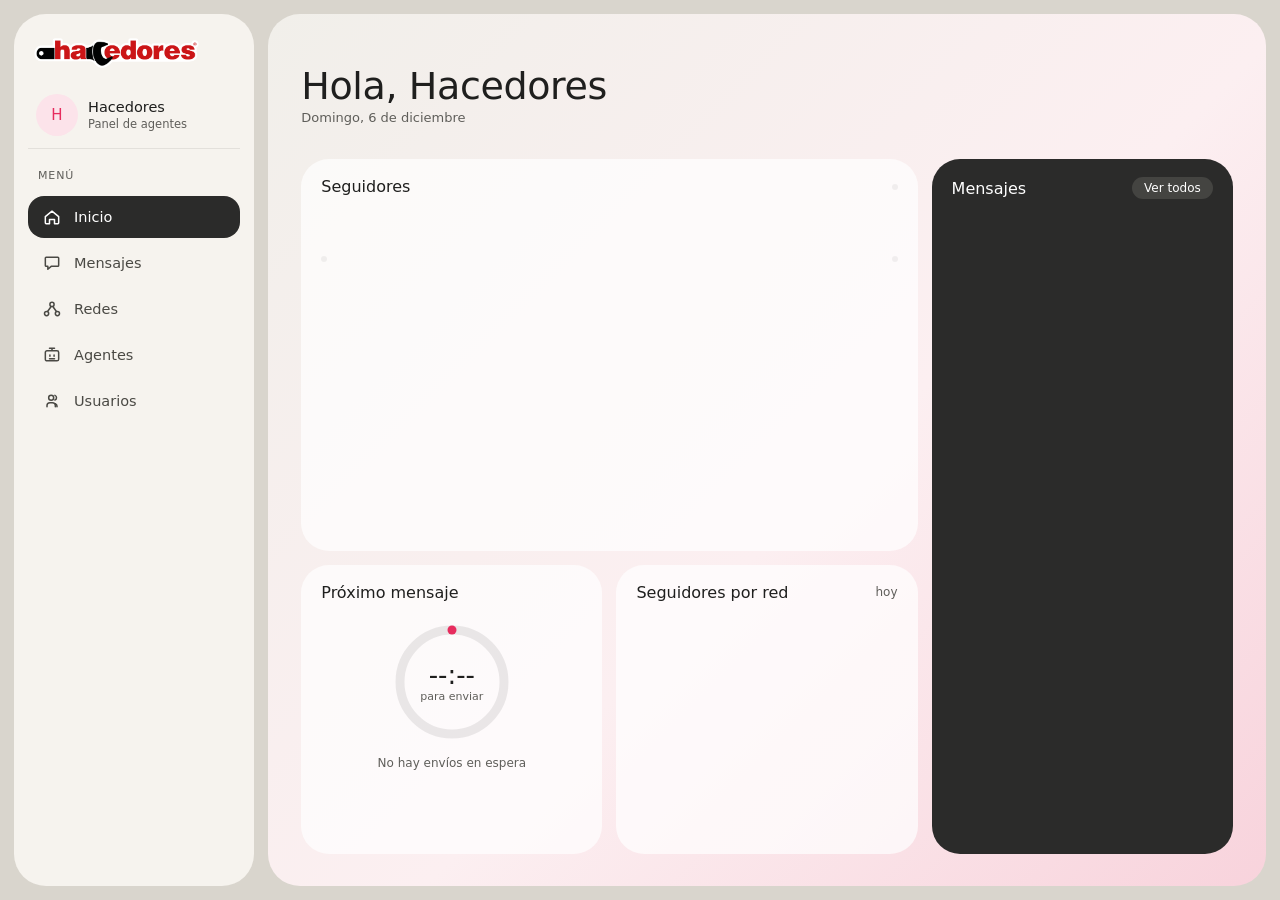
==== commit 6c4fa964: "Usuarios y roles con permisos, y mensajes que se actualizan solos Co-Authored-By: Claude Sonnet 5.5 " ====
--- a/app-agentes/public/index.html
+++ b/app-agentes/public/index.html
@@ -6,7 +6,7 @@
   <title>Panel · Hacedores</title>
   <link rel="icon" type="image/jpeg" href="icono-hacedores.jpg">
   <link rel="apple-touch-icon" href="icono-hacedores.jpg">
-  <link rel="stylesheet" href="styles.css?v=rosa33">
+  <link rel="stylesheet" href="styles.css?v=rosa35">
   <script>document.documentElement.classList.add('verificando')</script>
 </head>
 <body data-vista="inicio">
@@ -23,6 +23,7 @@
         <button data-vista="mensajes"><svg viewBox="0 0 24 24" width="20" height="20" aria-hidden="true" focusable="false"><path fill="none" stroke="currentColor" stroke-width="1.8" stroke-linecap="round" stroke-linejoin="round" d="M5 5h14a1 1 0 0 1 1 1v9a1 1 0 0 1-1 1h-8l-4 3.5V16H5a1 1 0 0 1-1-1V6a1 1 0 0 1 1-1z"/></svg><span>Mensajes</span><i class="aviso-nav" id="aviso-mensajes" hidden></i></button>
         <button data-vista="redes"><svg viewBox="0 0 24 24" width="20" height="20" aria-hidden="true" focusable="false"><path fill="none" stroke="currentColor" stroke-width="1.8" stroke-linecap="round" stroke-linejoin="round" d="M12 4a2.5 2.5 0 1 0 0 5 2.5 2.5 0 0 0 0-5zM5.5 15a2.5 2.5 0 1 0 0 5 2.5 2.5 0 0 0 0-5zM18.5 15a2.5 2.5 0 1 0 0 5 2.5 2.5 0 0 0 0-5zM11 9l-4.3 6M13 9l4.3 6"/></svg><span>Redes</span></button>
         <button data-vista="agentes"><svg viewBox="0 0 24 24" width="20" height="20" aria-hidden="true" focusable="false"><path fill="none" stroke="currentColor" stroke-width="1.8" stroke-linecap="round" stroke-linejoin="round" d="M9 4h6M12 4v3M6 7h12a2 2 0 0 1 2 2v8a2 2 0 0 1-2 2H6a2 2 0 0 1-2-2V9a2 2 0 0 1 2-2zM9.5 12v1.5M14.5 12v1.5M9 16.5h6"/></svg><span>Agentes</span></button>
+        <button data-vista="usuarios" hidden><svg viewBox="0 0 24 24" width="20" height="20" aria-hidden="true" focusable="false"><path fill="none" stroke="currentColor" stroke-width="1.8" stroke-linecap="round" stroke-linejoin="round" d="M16 19v-1.5a3.5 3.5 0 0 0-3.5-3.5h-3A3.5 3.5 0 0 0 6 17.5V19M11 11a3 3 0 1 0 0-6 3 3 0 0 0 0 6zM18 19v-1a3 3 0 0 0-2-2.8M15.5 5.2a3 3 0 0 1 0 5.6"/></svg><span>Usuarios</span></button>
       </nav>
       <div class="lateral-pie"><button type="button" class="mini-msg" id="btn-salir-google" hidden>Cerrar sesión</button></div>
     </aside>
@@ -62,7 +63,7 @@
     <main class="vista" id="vista-mensajes" hidden>
       <div class="tit-vista">
         <div><h1 class="saludo">Mensajes</h1><p class="fecha">Toca una conversación para verla completa</p></div>
-        <span class="acc-msg"><button id="actualizar-msg" class="mini-msg" title="Actualizar">Actualizar</button><button id="salir-msg" class="mini-msg" title="Cerrar sesión" hidden>Salir</button></span>
+        <span class="acc-msg"><button id="actualizar-msg" class="mini-msg en-vivo" title="Se actualiza solo. Toca para actualizar ya"><i></i><span>En vivo</span></button><button id="salir-msg" class="mini-msg" title="Cerrar sesión" hidden>Salir</button></span>
       </div>
       <div id="zona-msg">
         <div class="cols-msg" id="cols-msg"><div class="vacio-msg">Cargando…</div></div>
@@ -109,6 +110,13 @@
         </div>
       </div>
     </main>
+
+    <!-- USUARIOS Y ROLES (solo administrador) -->
+    <main class="vista" id="vista-usuarios" hidden>
+      <h1 class="saludo">Usuarios</h1>
+      <p class="fecha">Quién entra al panel y qué puede ver o mover</p>
+      <div id="usuarios-cuerpo"></div>
+    </main>
     </div>
   </div>
 
@@ -117,8 +125,8 @@
     <section class="conv" id="conv" role="dialog" aria-modal="true" aria-label="Conversación"></section>
   </div>
 
-  <script src="mapa2d.js?v=rosa33"></script>
-  <script src="mascotas.js?v=rosa33"></script>
-  <script src="app.js?v=rosa33"></script>
+  <script src="mapa2d.js?v=rosa35"></script>
+  <script src="mascotas.js?v=rosa35"></script>
+  <script src="app.js?v=rosa35"></script>
 </body>
 </html>
--- a/app-agentes/public/styles.css
+++ b/app-agentes/public/styles.css
@@ -466,3 +466,38 @@
 .mapa-2d svg { display: block; width: 100%; height: auto; max-height: 560px; }
 .masc.en-mapa .nombre-masc { display: none; }
 .masc.en-mapa { cursor: pointer; }
+
+/* caja de respuesta: el botón de enviar va dentro de la cápsula */
+.resp-caja { display: flex; align-items: flex-end; gap: 8px; background: #3a3a38; border-radius: 24px; padding: 6px 6px 6px 16px; }
+.resp-caja:focus-within { outline: 2px solid var(--rosa); }
+.resp-caja .resp-texto { flex: 1; min-width: 0; background: transparent; border-radius: 0; padding: 8px 0; max-height: 120px; line-height: 1.4; outline: none !important; overflow-y: auto; }
+.resp .resp-caja .resp-enviar { flex: none; width: 36px; height: 36px; padding: 0; display: grid; place-items: center; border-radius: 50%; background: var(--rosa); color: #fff; }
+.resp-caja.enviando { opacity: .7; }
+.resp-ayuda { color: #8d8b83; font-size: 11px; }
+.resp-pie { flex-wrap: nowrap; }
+
+/* Mensajes en vivo */
+.en-vivo { display: inline-flex; align-items: center; }
+.en-vivo i { display: inline-block; width: 8px; height: 8px; border-radius: 50%; background: var(--bien); margin-right: 7px; animation: latido 2s ease-in-out infinite; }
+.en-vivo.sin-red i { background: #C23A2C; animation: none; }
+@keyframes latido { 0%, 100% { opacity: 1; } 50% { opacity: .35; } }
+@media (prefers-reduced-motion: reduce) { .en-vivo i { animation: none; } }
+
+/* Usuarios y roles */
+.usr-lista { display: flex; flex-direction: column; gap: 6px; margin-bottom: 14px; }
+.usr-fila { display: flex; align-items: center; gap: 10px; background: #FAF8F5; border-radius: 18px; padding: 8px 12px; flex-wrap: wrap; }
+.usr-fila.inactivo { opacity: .55; }
+.usr-datos { display: flex; flex-direction: column; min-width: 0; flex: 1 1 150px; line-height: 1.3; }
+.usr-datos b { font-weight: 400; font-size: 14px; } .usr-datos small { color: var(--suave); font-size: 12px; overflow: hidden; text-overflow: ellipsis; }
+.mini-etq-c { font-style: normal; font-size: 10.5px; background: var(--rosa-suave); color: var(--rosa); border-radius: 999px; padding: 2px 8px; margin-left: 4px; }
+.rol-fijo { font-size: 12.5px; color: var(--suave); }
+.sel-rol, .usr-nuevo select, .usr-nuevo input { font: inherit; font-size: 13px; padding: 7px 12px; border: 0; border-radius: 12px; background: #fff; }
+.usr-nuevo { display: flex; flex-direction: column; gap: 10px; border-top: .5px solid var(--linea); padding-top: 14px; }
+.usr-nuevo h4 { margin: 0; font-weight: 400; font-size: 15px; }
+.usr-nuevo label { display: flex; flex-direction: column; gap: 5px; font-size: 13px; }
+.usr-nuevo button[type=submit] { border: 0; border-radius: 999px; padding: 8px 18px; background: var(--rosa); color: #fff; cursor: pointer; }
+.rol-lista { display: flex; flex-direction: column; gap: 6px; }
+.rol-fila { display: flex; align-items: center; gap: 10px; background: #FAF8F5; border-radius: 18px; padding: 10px 14px; }
+.rol-info { flex: 1; min-width: 0; } .rol-info p { margin: 2px 0 0; font-size: 12.5px; color: var(--suave); } .rol-info small { color: var(--suave); }
+.perm { display: flex !important; flex-direction: row !important; align-items: center; gap: 8px; font-size: 13.5px; padding: 3px 0; cursor: pointer; }
+.perm input { accent-color: var(--rosa); }
